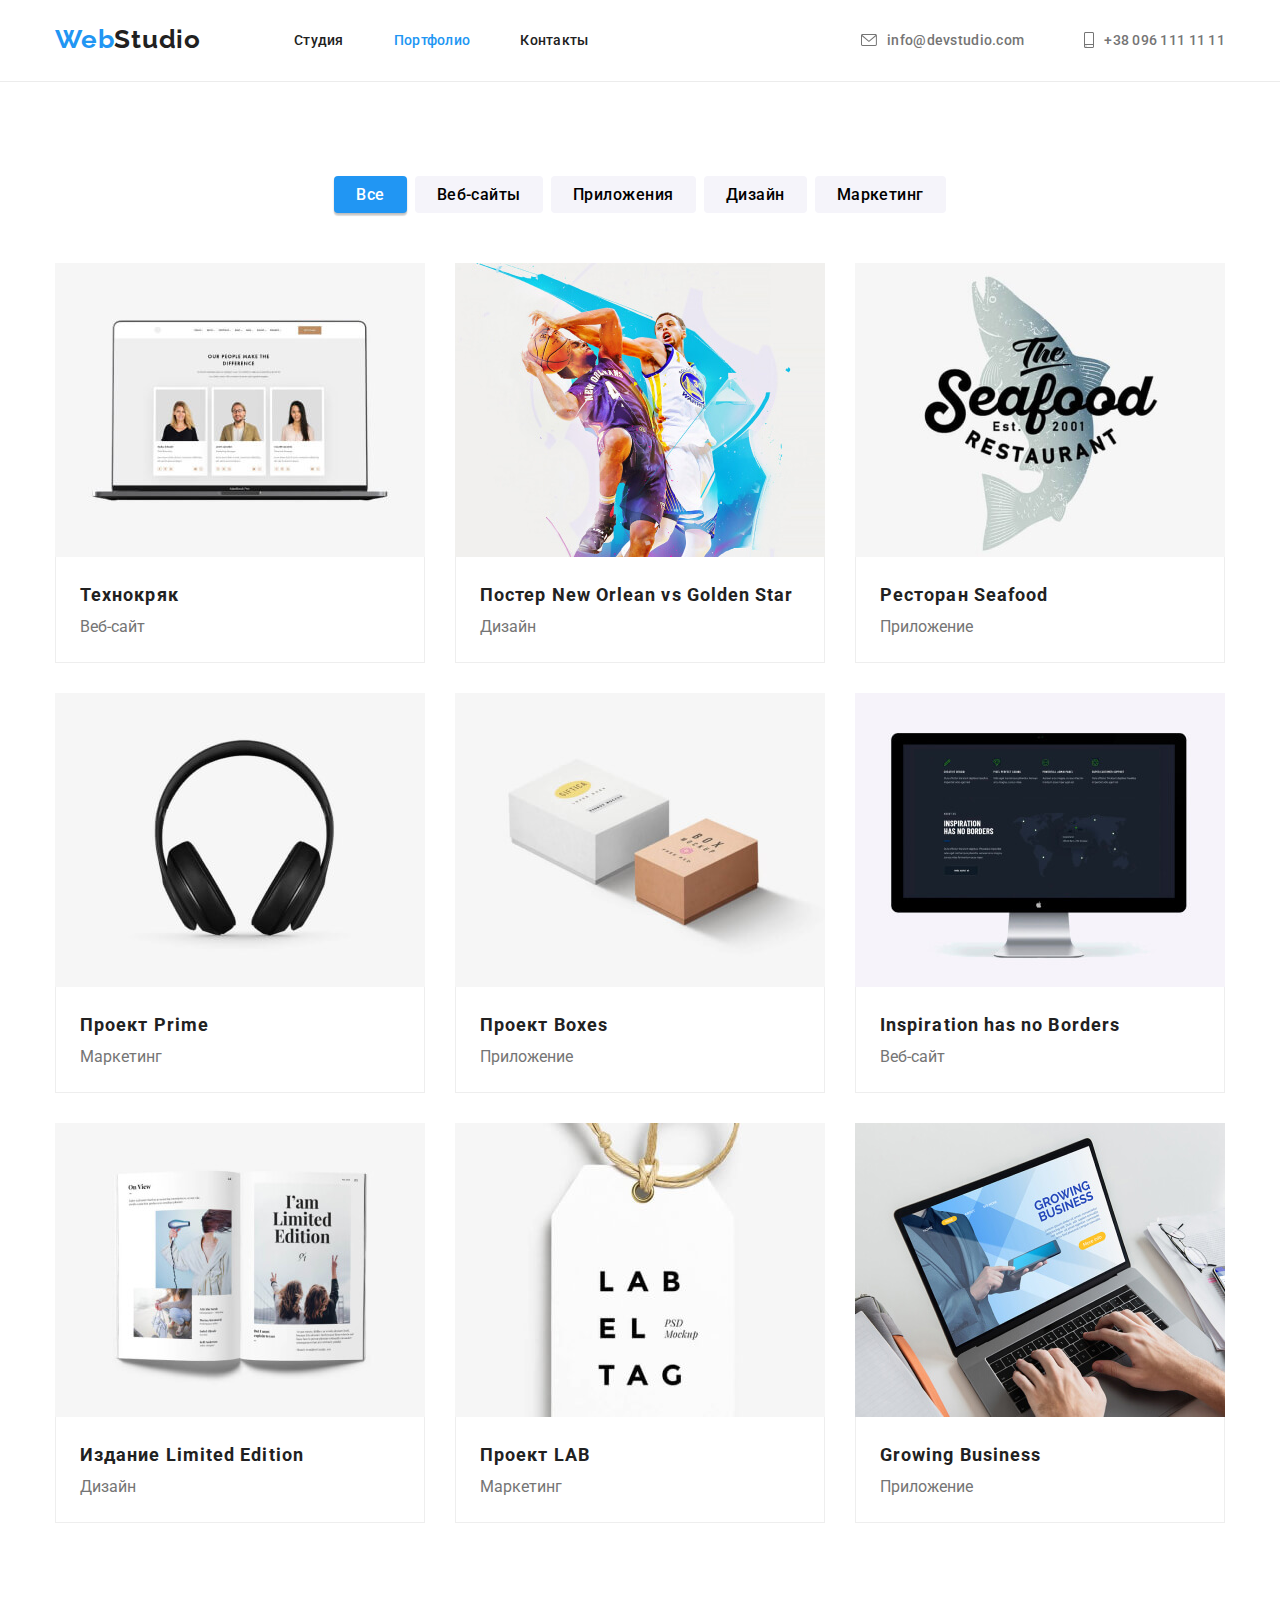
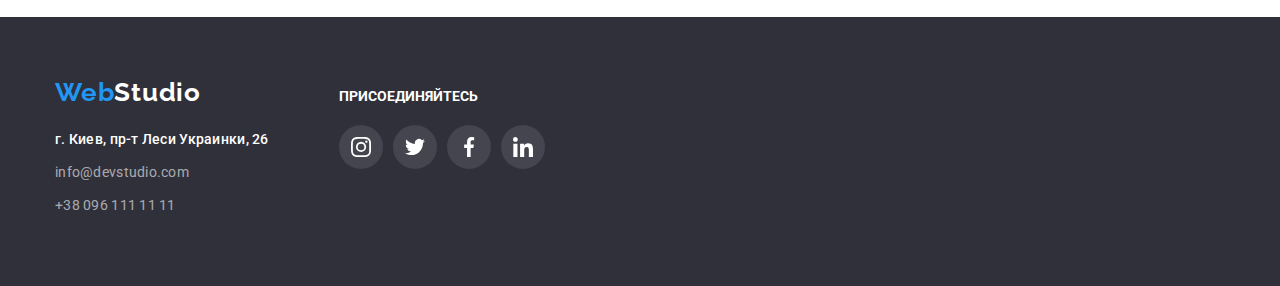
==== portfolio.html @ e7f9e3fd "Добавляет задание № 4" ====
<!DOCTYPE html>
<html lang="ru">
  <head>
    <meta charset="UTF-8" />
    <meta http-equiv="X-UA-Compatible" content="IE=edge" />
    <meta name="viewport" content="width=device-width, initial-scale=1.0" />
    <title>Document</title>
    <link rel="preconnect" href="https://fonts.gstatic.com" />
    <link
      href="https://fonts.googleapis.com/css2?family=Raleway:wght@700&family=Roboto:wght@400;500;700;900&display=swap"
      rel="stylesheet"
    />
    <link rel="stylesheet" href="https://cdnjs.cloudflare.com/ajax/libs/modern-normalize/1.0.0/modern-normalize.css" />
    <link rel="stylesheet" href="./css/styles.css" />
  </head>
  <body>
    <header class="page-header">
      <div class="container main-nav">
        <a class="logo" href="./index.html">Web<span class="accend-logo">Studio</span></a>
        <nav>
          <ul class="site-nav list">
            <li class="item"><a class="linc" href="./index.html">Студия</a></li>
            <li class="item"><a class="linc current" href="./portfolio.html">Портфолио</a></li>
            <li class="item"><a class="linc" href="">Контакты</a></li>
          </ul>
        </nav>
        <ul class="contact-info list">
          <li class="item">
            <a class="linc header-mail-info" href="mailto:info@devstudio.com">
              <svg class="header-mail-info" width="16" height="12">
                <use href="./images/sprite.svg#icon-envelope"></use>
              </svg>
              info@devstudio.com</a
            >
          </li>
          <li class="item">
            <a class="linc header-tel-info" href="tel:+380961111111"
              ><svg class="header-mail-info" width="10" height="16">
                <use href="./images/sprite.svg#icon-smartphone"></use>
              </svg>
              +38 096 111 11 11</a
            >
          </li>
        </ul>
      </div>
    </header>
    <main>
      <section class="section">
        <div class="container">
          <h1 class="visually-hidden">Портфолио</h1>
          <!--Список фильтров-->
          <ul class="web-site list">
            <li class="item"><button class="buttons current" type="button">Все</button></li>
            <li class="item"><button class="buttons" type="button">Веб-сайты</button></li>
            <li class="item"><button class="buttons" type="button">Приложения</button></li>
            <li class="item"><button class="buttons" type="button">Дизайн</button></li>
            <li class="item"><button class="buttons" type="button">Маркетинг</button></li>
          </ul>
          <!--Список проэкты-->
          <ul class="portfolio list">
            <li class="portfolio-card">
              <img
                src="./images/project1.jpg"
                width="370"
                alt="Открытая страница с тремя фотографиями.Две женщины и
            мужчина."
              />
              <div class="portf-card-text">
                <h2 class="portfolio-title">Технокряк</h2>
                <p class="portfolio-desc">Веб-сайт</p>
              </div>
            </li>
            <li class="portfolio-card">
              <img
                src="./images/project2.jpg"
                width="370"
                alt="Постер-два игрока баскетбола: Нового Орлеана и Голдена"
              />
              <div class="portf-card-text">
                <h2 class="portfolio-title">Постер New Orlean vs Golden Star</h2>
                <p class="portfolio-desc">Дизайн</p>
              </div>
            </li>
            <li class="portfolio-card">
              <img src="./images/project3.jpg" width="370" alt="Логотип ресторана. В форме рыбы" />
              <div class="portf-card-text">
                <h2 class="portfolio-title">Ресторан Seafood</h2>
                <p class="portfolio-desc">Приложение</p>
              </div>
            </li>
            <li class="portfolio-card">
              <img src="./images/project4.jpg" width="370" alt="Большие накладные наушники" />
              <div class="portf-card-text">
                <h2 class="portfolio-title">Проект Prime</h2>
                <p class="portfolio-desc">Маркетинг</p>
              </div>
            </li>
            <li class="portfolio-card">
              <img src="./images/project5.jpg" width="370" alt="Логотип проэкта. Две коробки белая и коричневая." />
              <div class="portf-card-text">
                <h2 class="portfolio-title">Проект Boxes</h2>
                <p class="portfolio-desc">Приложение</p>
              </div>
            </li>
            <li class="portfolio-card">
              <img src="./images/project6.jpg" width="370" alt="Монитор с открытой страницэй сайта." />
              <div class="portf-card-text">
                <h2 class="portfolio-title" lang="en">Inspiration has no Borders</h2>
                <p class="portfolio-desc">Веб-сайт</p>
              </div>
            </li>
            <li class="portfolio-card">
              <img src="./images/project7.jpg" width="370" alt="Открытая книга лимитированного издания." />
              <div class="portf-card-text">
                <h2 class="portfolio-title">Издание Limited Edition</h2>
                <p class="portfolio-desc">Дизайн</p>
              </div>
            </li>
            <li class="portfolio-card">
              <img src="./images/project8.jpg" width="370" alt="Бирка на веревочке с логотипом компании" />
              <div class="portf-card-text">
                <h2 class="portfolio-title">Проект LAB</h2>
                <p class="portfolio-desc">Маркетинг</p>
              </div>
            </li>
            <li class="portfolio-card">
              <img src="./images/project9.jpg" width="370" alt="Ноутбук с запущеным приложением." />
              <div class="portf-card-text">
                <h2 class="portfolio-title" lang="en">Growing Business</h2>
                <p class="portfolio-desc">Приложение</p>
              </div>
            </li>
          </ul>
        </div>
      </section>

      <!-- Футер -->

      <footer class="section-footer">
        <div class="container d-flex">
          <div class="address-wrapp">
            <a class="logo logo-footer" href="./index.html">Web<span class="accend-logo-footer">Studio</span></a>
            <address class="address">
              <ul class="list navigation">
                <li>
                  <a class="linc navigation" target="_blank" rel="noreferrer noopener" href="http://surl.li/pcxl"
                    >г. Киев, пр-т Леси Украинки, 26</a
                  >
                </li>
                <li>
                  <a class="linc contact-info contact-info-footer" href="mailto:info@devstudio.com"
                    >info@devstudio.com</a
                  >
                </li>
                <li>
                  <a class="linc contact-info" href="tel:+380961111111">+38 096 111 11 11</a>
                </li>
              </ul>
            </address>
          </div>
          <div class="socials-wrap">
            <p class="socials-title">присоединяйтесь</p>
            <ul class="social-list-icon list">
              <li class="social-item-icon">
                <a class="social-icon-link link" href="">
                  <svg class="social-icon">
                    <use href="./images/sprite.svg#icon-instagram"></use>
                  </svg>
                </a>
              </li>
              <li class="social-item-icon">
                <a class="social-icon-link link" href="">
                  <svg class="social-icon">
                    <use href="./images/sprite.svg#icon-twitter"></use>
                  </svg>
                </a>
              </li>
              <li class="social-item-icon">
                <a class="social-icon-link link" href="">
                  <svg class="social-icon">
                    <use href="./images/sprite.svg#icon-facebook"></use>
                  </svg>
                </a>
              </li>
              <li class="social-item-icon">
                <a class="social-icon-link link" href="">
                  <svg class="social-icon">
                    <use href="./images/sprite.svg#icon-linkedin"></use>
                  </svg>
                </a>
              </li>
            </ul>
          </div>
        </div>
      </footer>
    </main>
  </body>
</html>
---- css/styles.css ----
:root {
  --accend-color: #2196f3;

  --primary-text-color: #212121;
  --secondary-text-color: #757575;
  --header-bg-color: #ffffff;

  --hero-bg-color: #2f303a;
  --primary-main-color: #e5e5e5;
  --secondary-main-color: #f5f4fa;

  --primary-font-famaly: 'Roboto', 'sans-serif';
  --secondary-font-famaly: 'Raleway', 'sans-serif';

  --title-font-weight: 700;
  --sub-titel-font-weigt: 500;
  --primary-font-size: 14px;
  --secondary-font-size: 16px;
  --line-height: 1.14;
  --main-letter-spacing: 0.03em;

  --card-set-gap: 30px;
}

/* Сброс сандартных стилей */

.list {
  list-style: none;
  padding: 0;
}

img {
  display: block;
  width: 100%;
  height: auto;
}

h1,
h2,
h3,
h4,
p,
ul {
  margin: 0;
}

/* Хедер */

.linc.header-tel-info,
.linc.header-mail-info {
  color: var(--secondary-text-color);
}

.header-mail-info {
  margin-right: 10px;
  fill: currentColor;
}

.header-mail-info:hover,
.header-mail-info:focus {
  fill: var(--accend-color);
}

.linc.header-tel-info:hover,
.linc.header-tel-info:focus {
  fill: var(--accend-color);
}

.page-header {
  border-bottom: 1px solid #ececec;
}

body {
  font-family: var(--primary-font-famaly);
  font-size: var(--primary-font-size);
  line-height: var(--line-height);
  color: var(--primary-text-color);
  background-color: var(--header-bg-color);
}

/* Навигация сайта */

.linc {
  display: flex;
  align-items: center;
  color: var(--primary-text-color);
  text-decoration: none;
  font-weight: var(--sub-titel-font-weigt);
  font-size: var(--primary-font-size);
  line-height: 1.19;
  letter-spacing: 0.02em;
  padding: 32px 0px;
}

.linc:hover,
.linc:focus {
  color: var(--accend-color);
}

.site-nav .linc.current {
  color: var(--accend-color);
}

.site-nav .linc {
  display: block;
  padding: 30px 0px;
}

.site-nav {
  display: flex;
}

.site-nav .item + .item {
  margin-left: 50px;
}

/* Контакты */

.contact-info {
  display: flex;
  margin-left: auto;

  padding-top: 0px;
  padding-bottom: 0px;
}

.contact-info .item + .item {
  margin-left: 50px;
}

/* main-nav */

.main-nav {
  display: flex;
  align-items: center;
}

.container {
  width: 1200px;
  padding-left: 15px;
  padding-right: 15px;
  margin: 0 auto;
}

/* .site-nav .item:not(:last-child) {
  margin-right: 50px;
} */

/* Логотип */

.logo {
  font-family: var(--secondary-font-famaly);
  font-weight: bold;
  font-size: 26px;
  line-height: 1.2;
  letter-spacing: var(--main-letter-spacing);
  text-decoration: none;
  color: var(--accend-color);
  margin-right: 93px;
  padding-top: 24px;
  padding-bottom: 25px;
}

.logo-footer {
  margin-right: 0px;
  margin-bottom: 20px;
  display: inline-block;
  padding-top: 0;
  padding-bottom: 0;
}

.accend-logo {
  color: var(--primary-text-color);
}

/* Герой */

.page-title {
  font-family: var(--primary-font-famaly);
  font-weight: 900;
  font-size: 44px;
  line-height: 1.36;
  letter-spacing: 0.06em;
  text-transform: uppercase;
  color: var(--header-bg-color);
  margin-bottom: 30px;
  text-align: center;
}

.hero-section {
  min-height: 600px;
  /* max-width: 1600px; */
  display: flex;
  justify-content: center;
  align-items: center;
  text-align: center;
  background-color: var(--hero-bg-color);
  background-image: linear-gradient(to right, rgba(47, 48, 58, 0.4), rgba(47, 48, 58, 0.4)), url(../images/bgimg.jpg);
  background-size: cover;
}

.hero-btn {
  font-weight: var(--title-font-weight);
  font-size: var(--secondary-font-size);
  line-height: 1.8;
  letter-spacing: 0.06em;
  text-align: center;

  color: var(--header-bg-color);
  background-color: var(--accend-color);

  border: none;
  border-radius: 4px;
  min-width: 200px;
  min-height: 50px;
  cursor: pointer;
  box-shadow: 0px 4px 4px rgba(0, 0, 0, 0.15);
}

/* Особенности */

.visually-hidden {
  position: absolute !important;
  clip: rect(1px 1px 1px 1px);
  clip: rect(1px, 1px, 1px, 1px);
  padding: 0 !important;
  border: 0 !important;
  height: 1px !important;
  width: 1px !important;
  overflow: hidden;
}

.features {
  display: flex;
  flex-wrap: wrap;
  margin-left: -30px;
  margin-top: -30px;
}

.features-item {
  width: calc(100% / 4 - 30px);
  margin-left: 30px;
  margin-top: 30px;
}

.title-features {
  font-size: var(--primary-font-size);
  font-weight: var(--title-font-weight);
  text-transform: uppercase;
  margin-bottom: 10px;
}

.features-desc {
  line-height: 1.7;
  color: var(--secondary-text-color);
}

/* section */

.section {
  padding-top: 94px;
  padding-bottom: 94px;
}

.section-title {
  font-weight: var(--title-font-weight);
  font-size: 36px;
  text-align: center;
  margin-bottom: 50px;
}

/* Чем мы занимаемся */

.section.zero-top-padding {
  padding-top: 0;
}

.what-we-do-list {
  display: flex;
  flex-wrap: wrap;
  margin-left: -30px;
  margin-top: -30px;
  padding-left: 0px;
}

.what-we-do-item {
  display: flex;
  width: calc(100% / 3 - 30px);
  margin-left: 30px;
  margin-top: 30px;
}

.title-work {
  font-weight: bold;
  font-size: 36px;
  line-height: 42px;
  text-align: center;
  margin-bottom: 50px;
}

.icon {
  display: flex;
  background: #f5f4fa;
  width: 270px;
  height: 120px;
  border-radius: 4px;
  justify-content: center;
  align-items: center;
  margin-bottom: 30px;
}

.icon-features {
  display: block;
  width: 65.32px;
  height: 70px;
}

/* Наша команда */

.our-team {
  background-color: var(--secondary-main-color);
  padding-top: 94px;
  padding-bottom: 94px;
}

.team-title {
  font-weight: var(--sub-titel-font-weigt);
  font-size: var(--secondary-font-size);
  line-height: 1.18;
  margin-bottom: 10px;
}

.team-desc {
  color: var(--secondary-text-color);
  font-size: var(--secondary-font-size);
  line-height: 1.18;
  margin-bottom: 16px;
}

.team-card-text {
  padding: 30px 30px;
  background-color: var(--header-bg-color);
}

.team-card {
  width: calc(100% / 4 - 30px);
  margin-left: 30px;
  margin-top: 30px;

  text-align: center;
  background-color: var(--primary-bg-color);
  box-shadow: 0px 1px 3px rgba(0, 0, 0, 0.12), 0px 1px 1px rgba(0, 0, 0, 0.14), 0px 2px 1px rgba(0, 0, 0, 0.2);
  border-radius: 0px 0px 4px 4px;
}

.team-list {
  display: flex;
  flex-wrap: wrap;
  margin-left: -30px;
  margin-top: -30px;
}

/* Постоянные клиенты */

.clients-list {
  display: flex;
  flex-wrap: wrap;
  margin-top: calc(-1 * var(--card-set-gap));
  margin-left: calc(-1 * var(--card-set-gap));
}

.clients-item {
  width: calc((100% - var(--card-set-gap) * 6) / 6);
  margin-top: var(--card-set-gap);
  margin-left: var(--card-set-gap);
}

.clients-link {
  display: flex;
  justify-content: center;
  align-items: center;
  width: 170px;
  height: 92px;
  border: 1px solid #afb1b8;
  border-radius: 4px;
}

.clients-link:hover,
.clients-link:focus {
  border-color: var(--accend-color);
}

.clients-link:hover .clients-icons-svg,
.clients-link:focus .clients-icons-svg {
  fill: var(--accend-color);
}

.clients-icons-svg {
  width: 106px;
  height: 60px;
  fill: #afb1b8;
}

/* Футер */

.section-footer {
  background-color: var(--hero-bg-color);
  padding-top: 60px;
  padding-bottom: 60px;
}

.accend-logo-footer {
  color: var(--header-bg-color);
}

.navigation {
  font-style: normal;
  font-size: var(--primary-font-sise);
  line-height: 1.71;
  color: var(--header-bg-color);
  margin-bottom: 9px;
  display: inline-block;
  padding-top: 0px;
  padding-bottom: 0px;
}

.contact-info {
  font-style: normal;
  font-weight: 400;
  line-height: 1.7;
  color: rgba(255, 255, 255, 0.6);
}

.address-wrapp {
  display: inline-block;
  max-width: 231px;
  margin-right: 70px;
}

.section-footer .container.d-flex {
  display: flex;
  align-items: baseline;
}

/* .social-footer .container.d-flex .socials-title {
  margin-bottom: 8px;
} */

/* social icon */

.socials-title {
  font-weight: 700;
  text-transform: uppercase;
  color: var(--header-bg-color);
  margin-bottom: 20px;
}

.socials-wrap {
  display: inline-block;
}

.social-item-icon:not(:last-child) {
  margin-right: 10px;
}

.social-icon-link {
  display: flex;
  justify-content: center;
  align-items: center;
  width: 44px;
  height: 44px;
}

.social-list-icon {
  display: inline-flex;
}

.social-icon-link:hover .social-icon,
.social-icon-link:focus .social-icon {
  fill: var(--header-bg-color);
}

.social-icon {
  width: 20px;
  height: 20px;
  fill: #afb1b8;
}

.section-footer .social-icon {
  fill: #fff;
}

.section-footer .social-icon-link {
  border-radius: 50%;
  background-color: rgba(255, 255, 255, 0.1);
}

.social-icon-link:hover,
.social-icon-link:focus {
  background-color: var(--accend-color);
  border-radius: 50%;
}

/* portfolio.html */

.buttons:hover,
.buttons:focus {
  color: var(--header-bg-color);
  background-color: var(--accend-color);
  box-shadow: 0px 3px 1px rgba(0, 0, 0, 0.1), 0px 1px 2px rgba(0, 0, 0, 0.08), 0px 2px 2px rgba(0, 0, 0, 0.12);
}

.buttons {
  font-weight: var(--sub-titel-font-weigt);
  font-size: var(--secondary-font-size);
  line-height: 1.6;
  letter-spacing: 0.03em;
  background-color: #f5f4fa;
  cursor: pointer;
  border: none;
  border-radius: 4px;
  padding: 6px 22px;
}

.portfolio-title {
  font-size: 18px;
  line-height: 2;
  letter-spacing: 0.06em;
}

.portfolio-desc {
  font-size: var(--secondary-font-size);
  line-height: 1.8;
  color: #757575;
}

.web-site {
  margin-bottom: 50px;
  display: flex;
  justify-content: center;
}

.web-site .item + .item {
  margin-left: 8px;
}

.portfolio {
  display: flex;
  flex-wrap: wrap;
  margin-left: -30px;
  margin-top: -30px;
}

.portfolio-card {
  width: calc(100% / 3 - 30px);
  /* flex-basis: calc((100% - 30px * 3) / 3); */
  margin-left: 30px;
  margin-top: 30px;
}

.portf-card-text {
  padding: 20px 24px;
  border: 1px solid #eee;
  border-top: none;
}

.contact-info-footer {
  margin-bottom: 9px;
  padding-top: 0px;
  padding-bottom: 0px;
}

/* buttons */

.web-site .item .buttons.current {
  color: var(--header-bg-color);
  background-color: var(--accend-color);
  box-shadow: 0px 3px 1px rgba(0, 0, 0, 0.1), 0px 1px 2px rgba(0, 0, 0, 0.08), 0px 2px 2px rgba(0, 0, 0, 0.12);
}
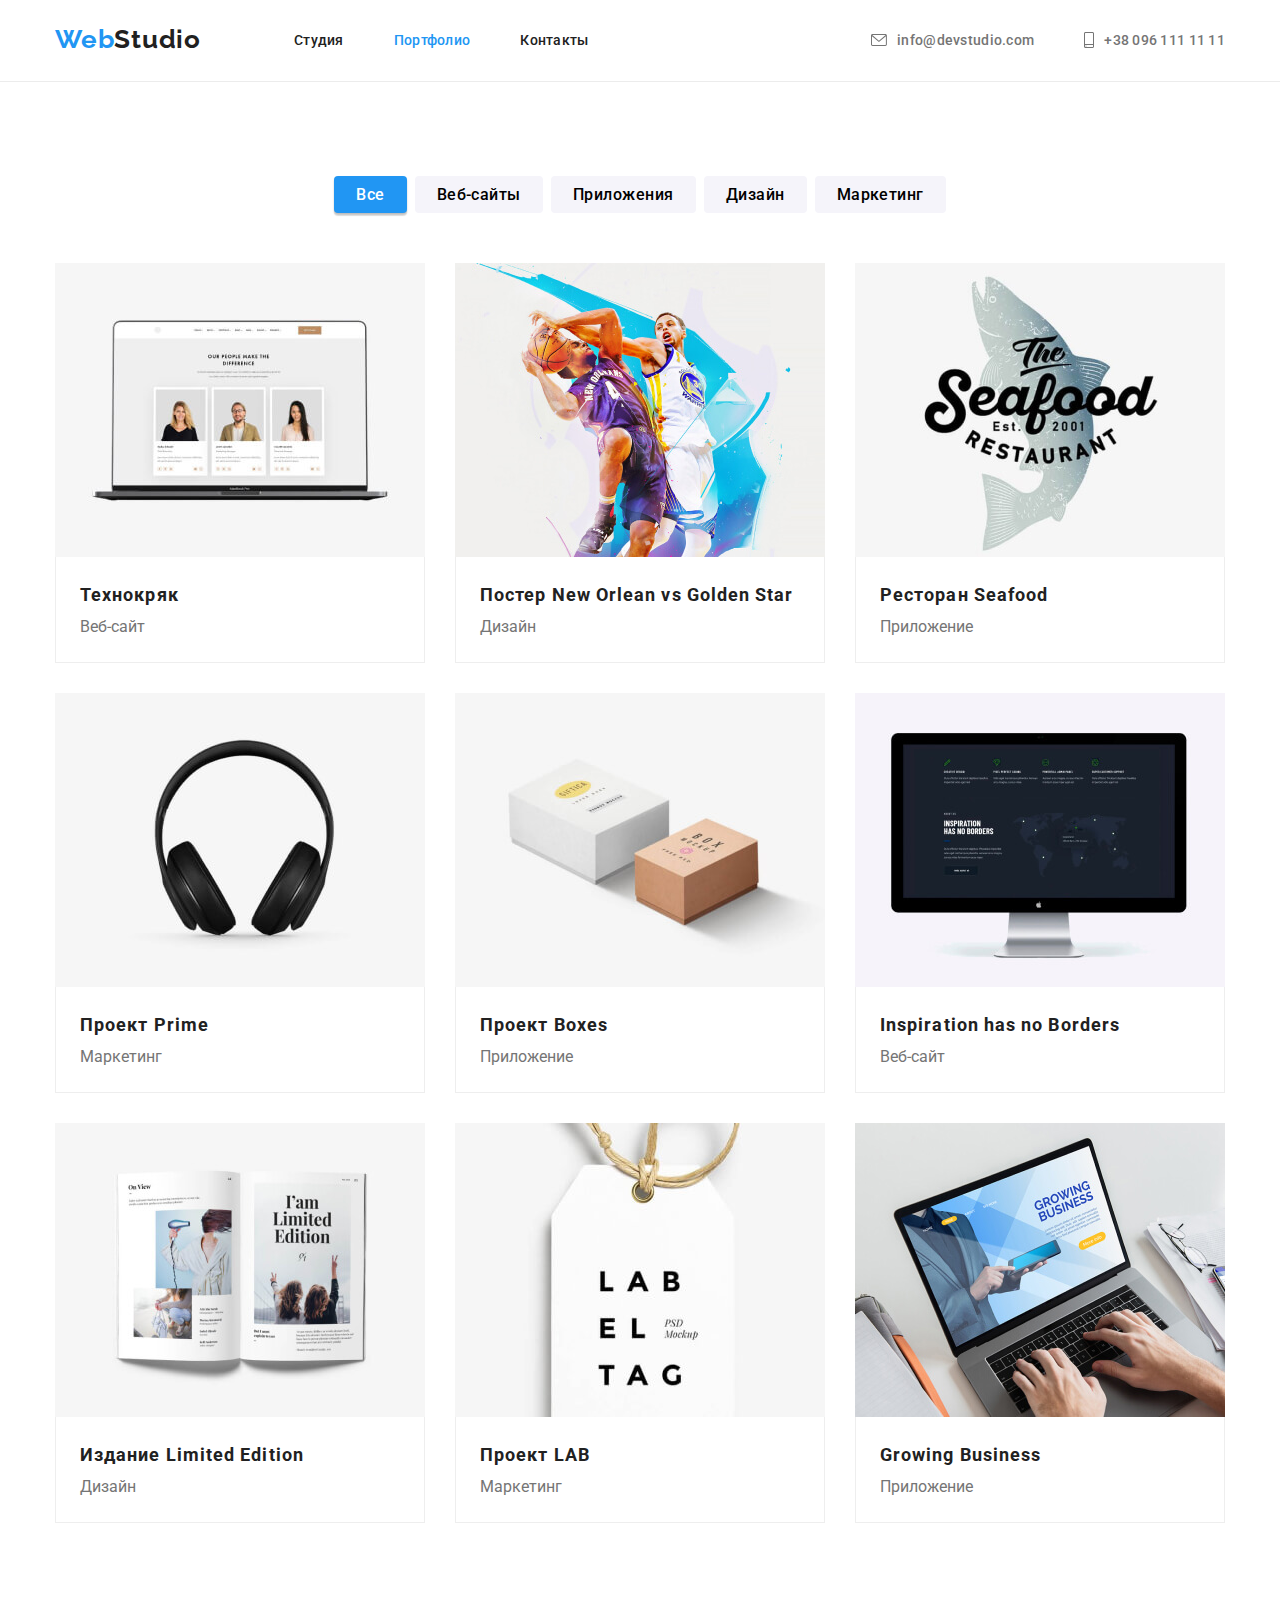
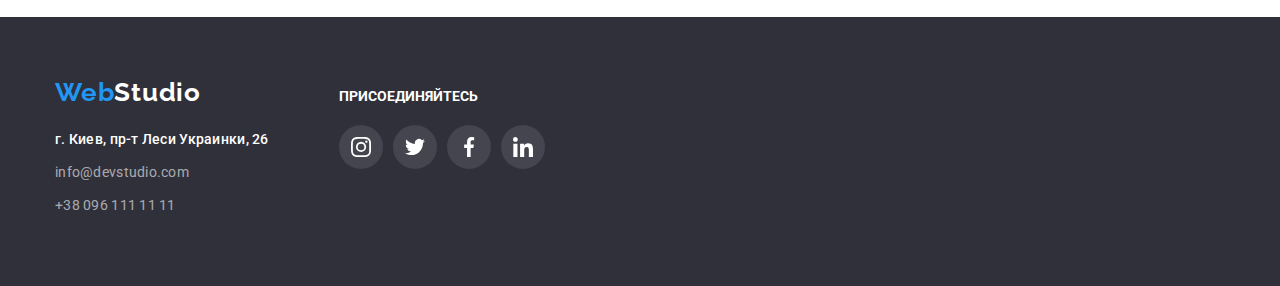
==== commit aae65d45: "Добавляет правки ментора." ====
--- a/portfolio.html
+++ b/portfolio.html
@@ -10,18 +10,31 @@
       href="https://fonts.googleapis.com/css2?family=Raleway:wght@700&family=Roboto:wght@400;500;700;900&display=swap"
       rel="stylesheet"
     />
-    <link rel="stylesheet" href="https://cdnjs.cloudflare.com/ajax/libs/modern-normalize/1.0.0/modern-normalize.css" />
+    <link
+      rel="stylesheet"
+      href="https://cdnjs.cloudflare.com/ajax/libs/modern-normalize/1.0.0/modern-normalize.css"
+    />
     <link rel="stylesheet" href="./css/styles.css" />
   </head>
   <body>
     <header class="page-header">
       <div class="container main-nav">
-        <a class="logo" href="./index.html">Web<span class="accend-logo">Studio</span></a>
+        <a class="logo" href="./index.html"
+          >Web<span class="accend-logo">Studio</span></a
+        >
         <nav>
           <ul class="site-nav list">
-            <li class="item"><a class="linc" href="./index.html">Студия</a></li>
-            <li class="item"><a class="linc current" href="./portfolio.html">Портфолио</a></li>
-            <li class="item"><a class="linc" href="">Контакты</a></li>
+            <li class="item">
+              <a class="linc" href="./index.html">Студия</a>
+            </li>
+
+            <li class="item">
+              <a class="linc current" href="./portfolio.html">Портфолио</a>
+            </li>
+
+            <li class="item">
+              <a class="linc" href="">Контакты</a>
+            </li>
           </ul>
         </nav>
         <ul class="contact-info list">
@@ -30,16 +43,17 @@
               <svg class="header-mail-info" width="16" height="12">
                 <use href="./images/sprite.svg#icon-envelope"></use>
               </svg>
-              info@devstudio.com</a
-            >
+              info@devstudio.com
+            </a>
           </li>
+
           <li class="item">
-            <a class="linc header-tel-info" href="tel:+380961111111"
-              ><svg class="header-mail-info" width="10" height="16">
+            <a class="linc header-tel-info" href="tel:+380961111111">
+              <svg class="header-mail-info" width="10" height="16">
                 <use href="./images/sprite.svg#icon-smartphone"></use>
               </svg>
-              +38 096 111 11 11</a
-            >
+              +38 096 111 11 11
+            </a>
           </li>
         </ul>
       </div>
@@ -48,28 +62,46 @@
       <section class="section">
         <div class="container">
           <h1 class="visually-hidden">Портфолио</h1>
+
           <!--Список фильтров-->
+
           <ul class="web-site list">
-            <li class="item"><button class="buttons current" type="button">Все</button></li>
-            <li class="item"><button class="buttons" type="button">Веб-сайты</button></li>
-            <li class="item"><button class="buttons" type="button">Приложения</button></li>
-            <li class="item"><button class="buttons" type="button">Дизайн</button></li>
-            <li class="item"><button class="buttons" type="button">Маркетинг</button></li>
+            <li class="item">
+              <button class="buttons current" type="button">Все</button>
+            </li>
+
+            <li class="item">
+              <button class="buttons" type="button">Веб-сайты</button>
+            </li>
+
+            <li class="item">
+              <button class="buttons" type="button">Приложения</button>
+            </li>
+
+            <li class="item">
+              <button class="buttons" type="button">Дизайн</button>
+            </li>
+
+            <li class="item">
+              <button class="buttons" type="button">Маркетинг</button>
+            </li>
           </ul>
+
           <!--Список проэкты-->
+
           <ul class="portfolio list">
             <li class="portfolio-card">
               <img
                 src="./images/project1.jpg"
                 width="370"
-                alt="Открытая страница с тремя фотографиями.Две женщины и
-            мужчина."
+                alt="Открытая страница с тремя фотографиями.Две женщины и мужчина."
               />
               <div class="portf-card-text">
                 <h2 class="portfolio-title">Технокряк</h2>
                 <p class="portfolio-desc">Веб-сайт</p>
               </div>
             </li>
+
             <li class="portfolio-card">
               <img
                 src="./images/project2.jpg"
@@ -77,54 +109,93 @@
                 alt="Постер-два игрока баскетбола: Нового Орлеана и Голдена"
               />
               <div class="portf-card-text">
-                <h2 class="portfolio-title">Постер New Orlean vs Golden Star</h2>
+                <h2 class="portfolio-title">
+                  Постер New Orlean vs Golden Star
+                </h2>
                 <p class="portfolio-desc">Дизайн</p>
               </div>
             </li>
-            <li class="portfolio-card">
-              <img src="./images/project3.jpg" width="370" alt="Логотип ресторана. В форме рыбы" />
+
+            <li class="portfolio-card">
+              <img
+                src="./images/project3.jpg"
+                width="370"
+                alt="Логотип ресторана. В форме рыбы"
+              />
               <div class="portf-card-text">
                 <h2 class="portfolio-title">Ресторан Seafood</h2>
                 <p class="portfolio-desc">Приложение</p>
               </div>
             </li>
-            <li class="portfolio-card">
-              <img src="./images/project4.jpg" width="370" alt="Большие накладные наушники" />
+
+            <li class="portfolio-card">
+              <img
+                src="./images/project4.jpg"
+                width="370"
+                alt="Большие накладные наушники"
+              />
               <div class="portf-card-text">
                 <h2 class="portfolio-title">Проект Prime</h2>
                 <p class="portfolio-desc">Маркетинг</p>
               </div>
             </li>
-            <li class="portfolio-card">
-              <img src="./images/project5.jpg" width="370" alt="Логотип проэкта. Две коробки белая и коричневая." />
+
+            <li class="portfolio-card">
+              <img
+                src="./images/project5.jpg"
+                width="370"
+                alt="Логотип проэкта. Две коробки белая и коричневая."
+              />
               <div class="portf-card-text">
                 <h2 class="portfolio-title">Проект Boxes</h2>
                 <p class="portfolio-desc">Приложение</p>
               </div>
             </li>
-            <li class="portfolio-card">
-              <img src="./images/project6.jpg" width="370" alt="Монитор с открытой страницэй сайта." />
-              <div class="portf-card-text">
-                <h2 class="portfolio-title" lang="en">Inspiration has no Borders</h2>
+
+            <li class="portfolio-card">
+              <img
+                src="./images/project6.jpg"
+                width="370"
+                alt="Монитор с открытой страницэй сайта."
+              />
+              <div class="portf-card-text">
+                <h2 class="portfolio-title" lang="en">
+                  Inspiration has no Borders
+                </h2>
                 <p class="portfolio-desc">Веб-сайт</p>
               </div>
             </li>
-            <li class="portfolio-card">
-              <img src="./images/project7.jpg" width="370" alt="Открытая книга лимитированного издания." />
+
+            <li class="portfolio-card">
+              <img
+                src="./images/project7.jpg"
+                width="370"
+                alt="Открытая книга лимитированного издания."
+              />
               <div class="portf-card-text">
                 <h2 class="portfolio-title">Издание Limited Edition</h2>
                 <p class="portfolio-desc">Дизайн</p>
               </div>
             </li>
-            <li class="portfolio-card">
-              <img src="./images/project8.jpg" width="370" alt="Бирка на веревочке с логотипом компании" />
+
+            <li class="portfolio-card">
+              <img
+                src="./images/project8.jpg"
+                width="370"
+                alt="Бирка на веревочке с логотипом компании"
+              />
               <div class="portf-card-text">
                 <h2 class="portfolio-title">Проект LAB</h2>
                 <p class="portfolio-desc">Маркетинг</p>
               </div>
             </li>
-            <li class="portfolio-card">
-              <img src="./images/project9.jpg" width="370" alt="Ноутбук с запущеным приложением." />
+
+            <li class="portfolio-card">
+              <img
+                src="./images/project9.jpg"
+                width="370"
+                alt="Ноутбук с запущеным приложением."
+              />
               <div class="portf-card-text">
                 <h2 class="portfolio-title" lang="en">Growing Business</h2>
                 <p class="portfolio-desc">Приложение</p>
@@ -137,23 +208,33 @@
       <!-- Футер -->
 
       <footer class="section-footer">
-        <div class="container d-flex">
+        <div class="container">
           <div class="address-wrapp">
-            <a class="logo logo-footer" href="./index.html">Web<span class="accend-logo-footer">Studio</span></a>
+            <a class="logo logo-footer" href="./index.html"
+              >Web<span class="accend-logo-footer">Studio</span></a
+            >
             <address class="address">
               <ul class="list navigation">
                 <li>
-                  <a class="linc navigation" target="_blank" rel="noreferrer noopener" href="http://surl.li/pcxl"
+                  <a
+                    class="linc navigation"
+                    target="_blank"
+                    rel="noreferrer noopener"
+                    href="http://surl.li/pcxl"
                     >г. Киев, пр-т Леси Украинки, 26</a
                   >
                 </li>
+
                 <li>
-                  <a class="linc contact-info contact-info-footer" href="mailto:info@devstudio.com"
+                  <a class="linc footer-mail" href="mailto:info@devstudio.com"
                     >info@devstudio.com</a
                   >
                 </li>
+
                 <li>
-                  <a class="linc contact-info" href="tel:+380961111111">+38 096 111 11 11</a>
+                  <a class="linc footer-tell" href="tel:+380961111111"
+                    >+38 096 111 11 11</a
+                  >
                 </li>
               </ul>
             </address>
@@ -168,6 +249,7 @@
                   </svg>
                 </a>
               </li>
+
               <li class="social-item-icon">
                 <a class="social-icon-link link" href="">
                   <svg class="social-icon">
@@ -175,6 +257,7 @@
                   </svg>
                 </a>
               </li>
+
               <li class="social-item-icon">
                 <a class="social-icon-link link" href="">
                   <svg class="social-icon">
@@ -182,6 +265,7 @@
                   </svg>
                 </a>
               </li>
+
               <li class="social-item-icon">
                 <a class="social-icon-link link" href="">
                   <svg class="social-icon">
--- a/css/styles.css
+++ b/css/styles.css
@@ -20,6 +20,14 @@
   --main-letter-spacing: 0.03em;
 
   --card-set-gap: 30px;
+}
+
+body {
+  font-family: var(--primary-font-famaly);
+  font-size: var(--primary-font-size);
+  line-height: var(--line-height);
+  color: var(--primary-text-color);
+  background-color: var(--header-bg-color);
 }
 
 /* Сброс сандартных стилей */
@@ -45,106 +53,6 @@
 }
 
 /* Хедер */
-
-.linc.header-tel-info,
-.linc.header-mail-info {
-  color: var(--secondary-text-color);
-}
-
-.header-mail-info {
-  margin-right: 10px;
-  fill: currentColor;
-}
-
-.header-mail-info:hover,
-.header-mail-info:focus {
-  fill: var(--accend-color);
-}
-
-.linc.header-tel-info:hover,
-.linc.header-tel-info:focus {
-  fill: var(--accend-color);
-}
-
-.page-header {
-  border-bottom: 1px solid #ececec;
-}
-
-body {
-  font-family: var(--primary-font-famaly);
-  font-size: var(--primary-font-size);
-  line-height: var(--line-height);
-  color: var(--primary-text-color);
-  background-color: var(--header-bg-color);
-}
-
-/* Навигация сайта */
-
-.linc {
-  display: flex;
-  align-items: center;
-  color: var(--primary-text-color);
-  text-decoration: none;
-  font-weight: var(--sub-titel-font-weigt);
-  font-size: var(--primary-font-size);
-  line-height: 1.19;
-  letter-spacing: 0.02em;
-  padding: 32px 0px;
-}
-
-.linc:hover,
-.linc:focus {
-  color: var(--accend-color);
-}
-
-.site-nav .linc.current {
-  color: var(--accend-color);
-}
-
-.site-nav .linc {
-  display: block;
-  padding: 30px 0px;
-}
-
-.site-nav {
-  display: flex;
-}
-
-.site-nav .item + .item {
-  margin-left: 50px;
-}
-
-/* Контакты */
-
-.contact-info {
-  display: flex;
-  margin-left: auto;
-
-  padding-top: 0px;
-  padding-bottom: 0px;
-}
-
-.contact-info .item + .item {
-  margin-left: 50px;
-}
-
-/* main-nav */
-
-.main-nav {
-  display: flex;
-  align-items: center;
-}
-
-.container {
-  width: 1200px;
-  padding-left: 15px;
-  padding-right: 15px;
-  margin: 0 auto;
-}
-
-/* .site-nav .item:not(:last-child) {
-  margin-right: 50px;
-} */
 
 /* Логотип */
 
@@ -161,16 +69,97 @@
   padding-bottom: 25px;
 }
 
-.logo-footer {
-  margin-right: 0px;
-  margin-bottom: 20px;
-  display: inline-block;
-  padding-top: 0;
-  padding-bottom: 0;
-}
-
 .accend-logo {
   color: var(--primary-text-color);
+}
+
+/* Навигация сайта */
+
+.linc {
+  /* display: flex; */
+  align-items: center;
+  color: var(--primary-text-color);
+  text-decoration: none;
+  font-weight: var(--sub-titel-font-weigt);
+  font-size: var(--primary-font-size);
+  line-height: 1.19;
+  letter-spacing: 0.02em;
+  padding: 32px 0px;
+}
+
+.site-nav .linc.current {
+  color: var(--accend-color);
+  position: relative;
+}
+
+/* .site-nav .linc.current::after {
+  content: '';
+  position: absolute;
+  bottom: 0;
+  border-radius: 2px;
+  left: 0px;
+  right: 0px;
+  border-bottom: 4px solid var(--accend-color);
+} */
+
+.site-nav {
+  display: flex;
+}
+
+.site-nav .item + .item {
+  margin-left: 50px;
+}
+
+/* .site-nav .item:not(:last-child) {
+  margin-right: 50px;
+} */
+
+/* Контакты */
+
+.linc.header-tel-info,
+.linc.header-mail-info {
+  display: flex;
+  color: var(--secondary-text-color);
+  margin: 0px;
+}
+
+.contact-info {
+  display: flex;
+  margin-left: auto;
+
+  padding-top: 0px;
+  padding-bottom: 0px;
+}
+
+.contact-info .item + .item {
+  margin-left: 50px;
+}
+
+.header-mail-info {
+  fill: currentColor;
+  margin-right: 10px;
+}
+
+.linc:hover,
+.linc:focus {
+  color: var(--accend-color);
+}
+
+.page-header {
+  border-bottom: 1px solid #ececec;
+}
+/* main-nav */
+
+.main-nav {
+  display: flex;
+  align-items: center;
+}
+
+.container {
+  width: 1200px;
+  padding-left: 15px;
+  padding-right: 15px;
+  margin: 0 auto;
 }
 
 /* Герой */
@@ -189,13 +178,20 @@
 
 .hero-section {
   min-height: 600px;
-  /* max-width: 1600px; */
+  max-width: 1600px;
+  margin-left: auto;
+  margin-right: auto;
   display: flex;
   justify-content: center;
   align-items: center;
   text-align: center;
   background-color: var(--hero-bg-color);
-  background-image: linear-gradient(to right, rgba(47, 48, 58, 0.4), rgba(47, 48, 58, 0.4)), url(../images/bgimg.jpg);
+  background-image: linear-gradient(
+      to right,
+      rgba(47, 48, 58, 0.4),
+      rgba(47, 48, 58, 0.4)
+    ),
+    url(../images/bgimg.jpg);
   background-size: cover;
 }
 
@@ -349,7 +345,8 @@
 
   text-align: center;
   background-color: var(--primary-bg-color);
-  box-shadow: 0px 1px 3px rgba(0, 0, 0, 0.12), 0px 1px 1px rgba(0, 0, 0, 0.14), 0px 2px 1px rgba(0, 0, 0, 0.2);
+  box-shadow: 0px 1px 3px rgba(0, 0, 0, 0.12), 0px 1px 1px rgba(0, 0, 0, 0.14),
+    0px 2px 1px rgba(0, 0, 0, 0.2);
   border-radius: 0px 0px 4px 4px;
 }
 
@@ -409,6 +406,14 @@
   padding-bottom: 60px;
 }
 
+.logo-footer {
+  margin-right: 0px;
+  margin-bottom: 20px;
+  display: inline-block;
+  padding-top: 0;
+  padding-bottom: 0;
+}
+
 .accend-logo-footer {
   color: var(--header-bg-color);
 }
@@ -424,27 +429,30 @@
   padding-bottom: 0px;
 }
 
-.contact-info {
+.footer-mail,
+.footer-tell {
+  display: inline-block;
+  margin-bottom: 9px;
+  padding-top: 0px;
+  padding-bottom: 0px;
   font-style: normal;
+  color: rgba(255, 255, 255, 0.6);
   font-weight: 400;
   line-height: 1.7;
-  color: rgba(255, 255, 255, 0.6);
+}
+
+.footer-tell {
+  margin-bottom: 0px;
 }
 
 .address-wrapp {
-  display: inline-block;
-  max-width: 231px;
   margin-right: 70px;
 }
 
-.section-footer .container.d-flex {
+.section-footer .container {
   display: flex;
   align-items: baseline;
 }
-
-/* .social-footer .container.d-flex .socials-title {
-  margin-bottom: 8px;
-} */
 
 /* social icon */
 
@@ -503,12 +511,7 @@
 
 /* portfolio.html */
 
-.buttons:hover,
-.buttons:focus {
-  color: var(--header-bg-color);
-  background-color: var(--accend-color);
-  box-shadow: 0px 3px 1px rgba(0, 0, 0, 0.1), 0px 1px 2px rgba(0, 0, 0, 0.08), 0px 2px 2px rgba(0, 0, 0, 0.12);
-}
+/* buttons */
 
 .buttons {
   font-weight: var(--sub-titel-font-weigt);
@@ -522,6 +525,21 @@
   padding: 6px 22px;
 }
 
+.buttons:hover,
+.buttons:focus {
+  color: var(--header-bg-color);
+  background-color: var(--accend-color);
+  box-shadow: 0px 3px 1px rgba(0, 0, 0, 0.1), 0px 1px 2px rgba(0, 0, 0, 0.08),
+    0px 2px 2px rgba(0, 0, 0, 0.12);
+}
+
+.web-site .item .buttons.current {
+  color: var(--header-bg-color);
+  background-color: var(--accend-color);
+  box-shadow: 0px 3px 1px rgba(0, 0, 0, 0.1), 0px 1px 2px rgba(0, 0, 0, 0.08),
+    0px 2px 2px rgba(0, 0, 0, 0.12);
+}
+
 .portfolio-title {
   font-size: 18px;
   line-height: 2;
@@ -564,16 +582,9 @@
   border-top: none;
 }
 
-.contact-info-footer {
-  margin-bottom: 9px;
-  padding-top: 0px;
-  padding-bottom: 0px;
-}
-
-/* buttons */
-
-.web-site .item .buttons.current {
-  color: var(--header-bg-color);
-  background-color: var(--accend-color);
-  box-shadow: 0px 3px 1px rgba(0, 0, 0, 0.1), 0px 1px 2px rgba(0, 0, 0, 0.08), 0px 2px 2px rgba(0, 0, 0, 0.12);
-}
+.portfolio-card:hover,
+.portfolio-card:focus {
+  cursor: pointer;
+  box-shadow: 0px 1px 1px rgba(0, 0, 0, 0.12), 0px 4px 4px rgba(0, 0, 0, 0.06),
+    1px 4px 6px rgba(0, 0, 0, 0.16);
+}
